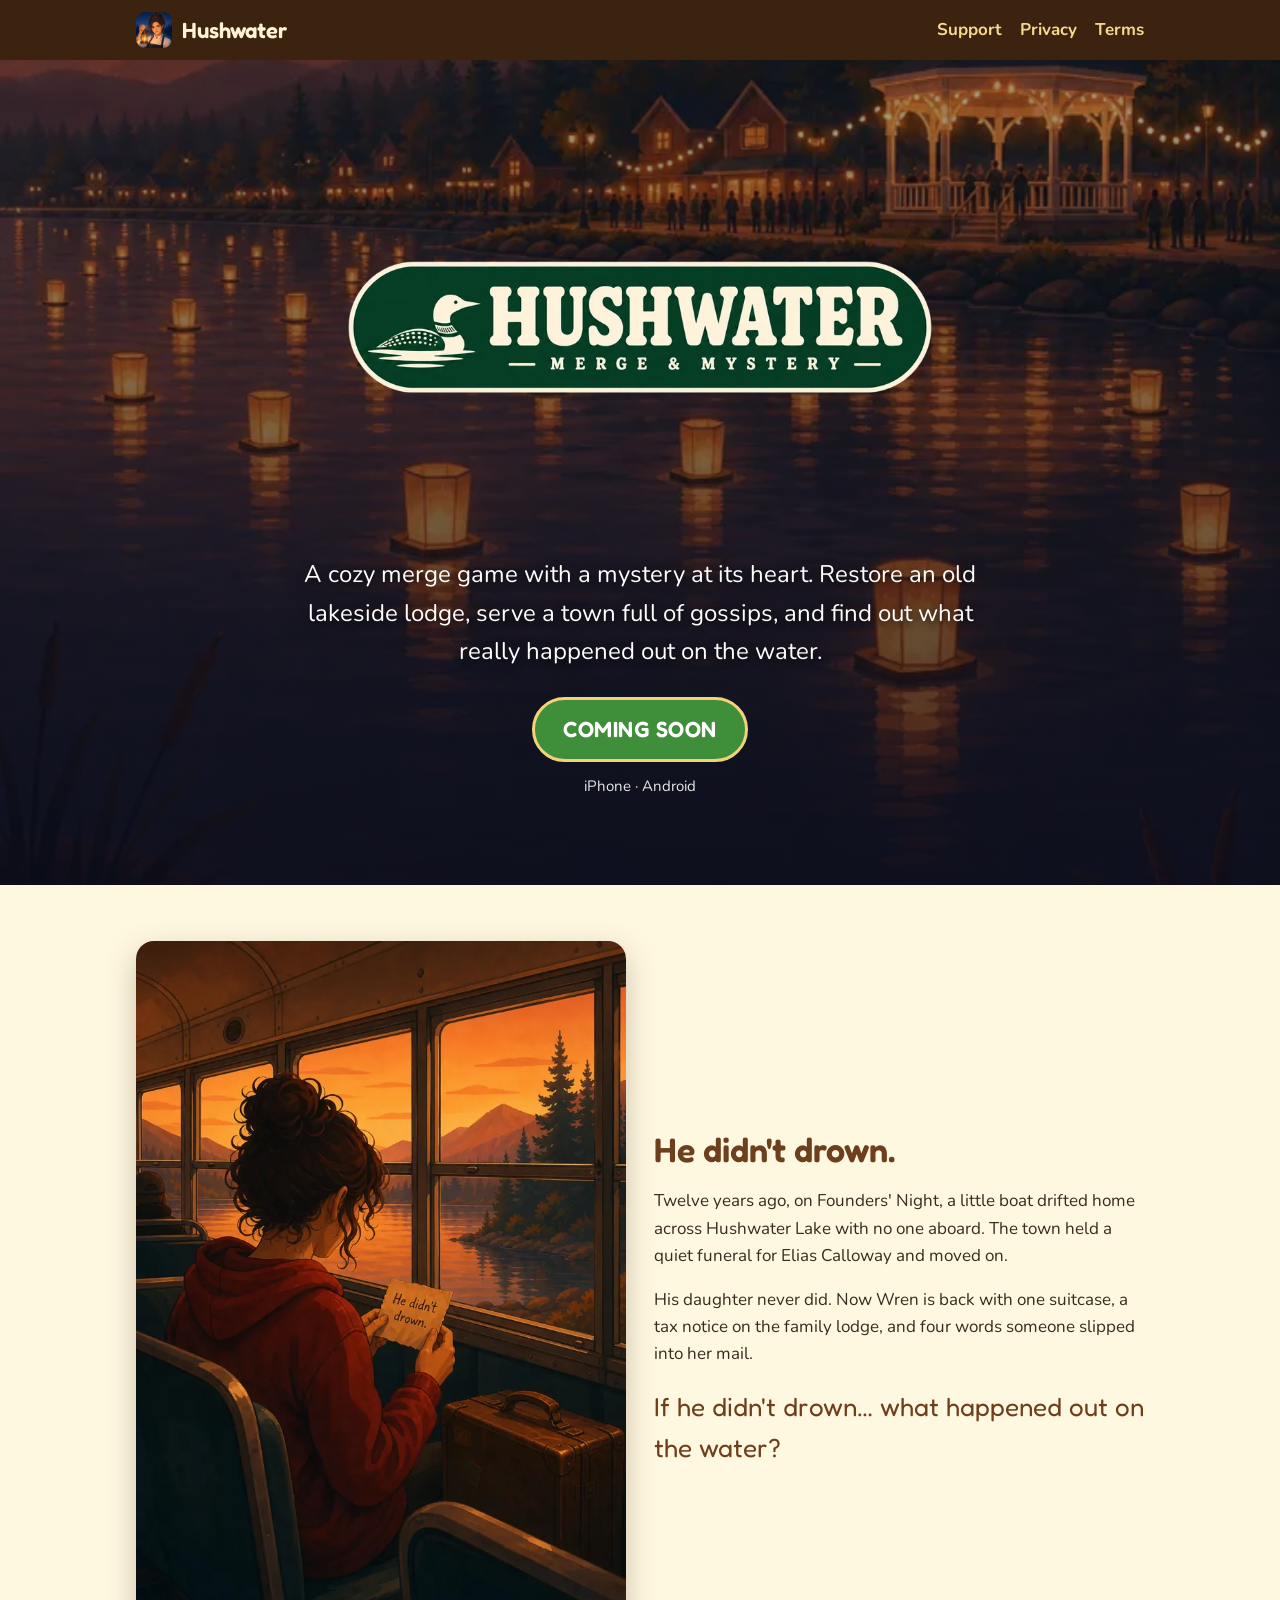
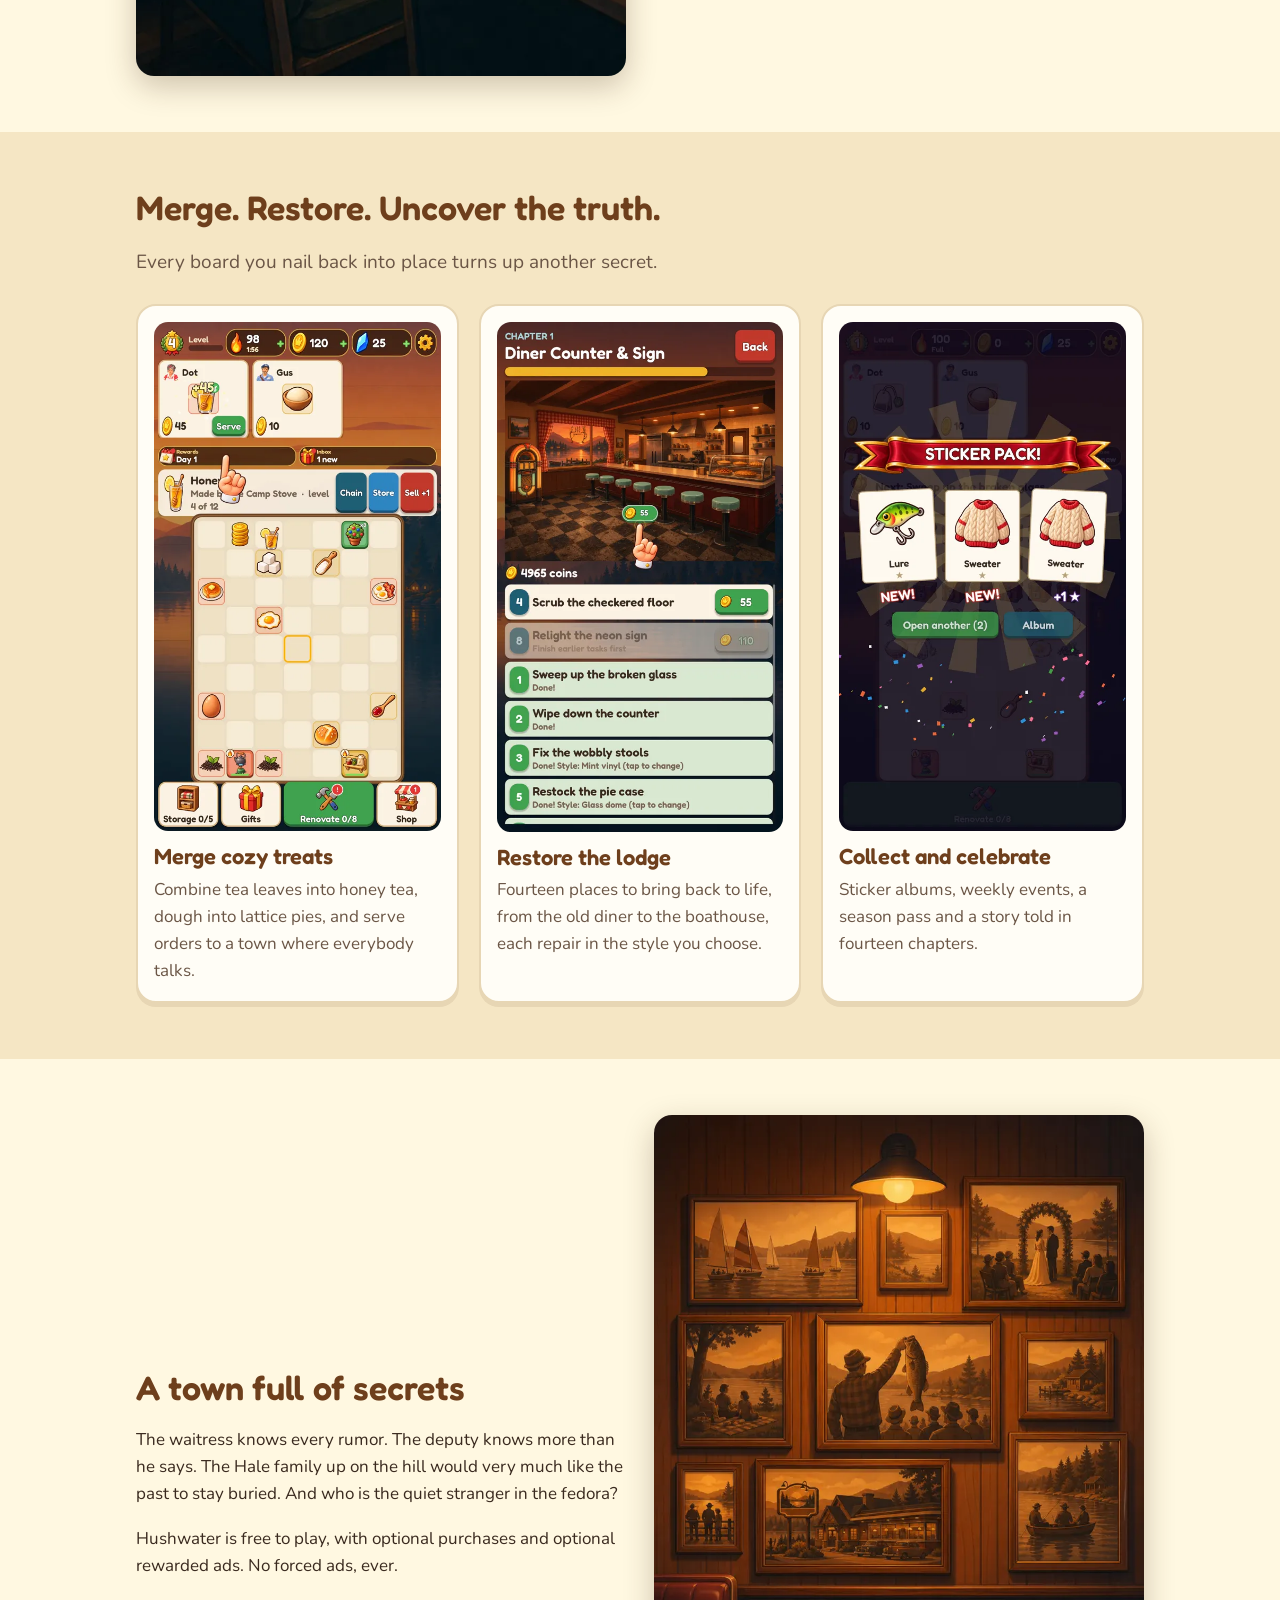
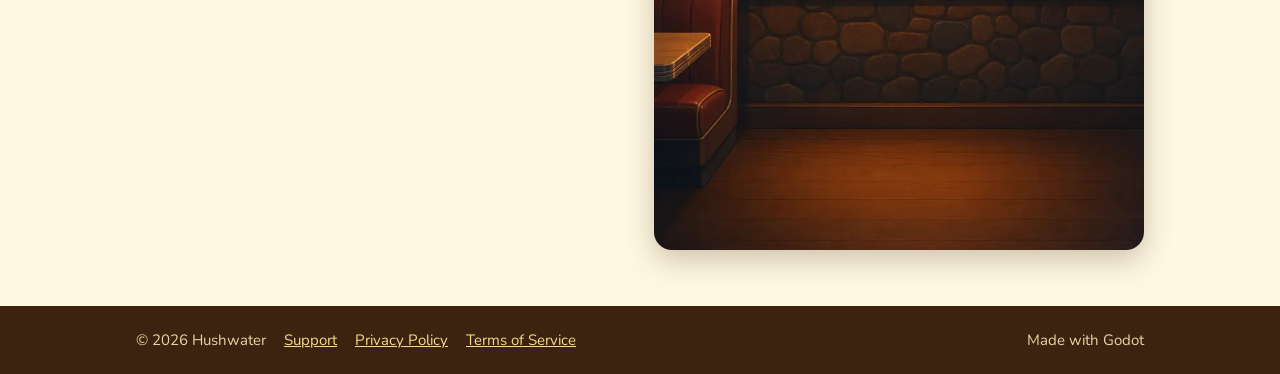
==== index.html @ 6e5d58fb "Website for GitHub Pages (site/) and game links to it - Home, privacy policy (updated for Firebase, " ====
<!doctype html>
<html lang="en">
<head>
<meta charset="utf-8">
<meta name="viewport" content="width=device-width, initial-scale=1">
<title>Hushwater: Merge &amp; Mystery</title>
<meta name="description" content="A cozy merge game with a mystery at its heart. Restore an old lakeside lodge, serve a town full of gossips, and find out what really happened to your father.">
<meta property="og:title" content="Hushwater: Merge &amp; Mystery">
<meta property="og:description" content="Merge. Restore. Uncover the truth. Coming soon to iPhone and Android.">
<meta property="og:image" content="https://mwo1.github.io/img/pro_festival.webp">
<link rel="icon" href="img/favicon.png">
<link rel="apple-touch-icon" href="img/icon-192.png">
<link rel="preconnect" href="https://fonts.googleapis.com">
<link rel="preconnect" href="https://fonts.gstatic.com" crossorigin>
<link href="https://fonts.googleapis.com/css2?family=Fredoka:wght@500;600&family=Nunito:wght@400;700;800&display=swap" rel="stylesheet">
<link rel="stylesheet" href="style.css">
</head>
<body>
<header class="top"><div class="in">
  <a class="brand" href="./"><img src="img/icon-192.png" alt="">Hushwater</a>
  <nav><a href="support.html">Support</a><a href="privacy.html">Privacy</a><a href="terms.html">Terms</a></nav>
</div></header>

<main>
<section class="hero"><div class="in">
  <img class="logo" src="img/logo.webp" alt="Hushwater: Merge &amp; Mystery">
  <p class="tag">A cozy merge game with a mystery at its heart. Restore an old lakeside lodge, serve a town full of gossips, and find out what really happened out on the water.</p>
  <span class="badge">COMING SOON</span>
  <p class="small">iPhone · Android</p>
</div></section>

<section class="sec"><div class="story">
  <img src="img/pro_bus.webp" alt="Wren on the bus, holding a note that says: He didn't drown." loading="lazy">
  <div>
    <h2>He didn't drown.</h2>
    <p>Twelve years ago, on Founders' Night, a little boat drifted home across Hushwater Lake with no one aboard. The town held a quiet funeral for Elias Calloway and moved on.</p>
    <p>His daughter never did. Now Wren is back with one suitcase, a tax notice on the family lodge, and four words someone slipped into her mail.</p>
    <p class="quote">If he didn't drown… what happened out on the water?</p>
  </div>
</div></section>

<section class="band"><div class="sec">
  <h2>Merge. Restore. Uncover the truth.</h2>
  <p class="lead">Every board you nail back into place turns up another secret.</p>
  <div class="features">
    <div class="card"><img src="img/shot_board.webp" alt="The merge board with orders from the townsfolk" loading="lazy"><h3>Merge cozy treats</h3><p>Combine tea leaves into honey tea, dough into lattice pies, and serve orders to a town where everybody talks.</p></div>
    <div class="card"><img src="img/shot_renov.webp" alt="Restoring the diner counter" loading="lazy"><h3>Restore the lodge</h3><p>Fourteen places to bring back to life, from the old diner to the boathouse, each repair in the style you choose.</p></div>
    <div class="card"><img src="img/shot_pack.webp" alt="Opening a sticker pack" loading="lazy"><h3>Collect and celebrate</h3><p>Sticker albums, weekly events, a season pass and a story told in fourteen chapters.</p></div>
  </div>
</div></section>

<section class="sec"><div class="story">
  <div>
    <h2>A town full of secrets</h2>
    <p>The waitress knows every rumor. The deputy knows more than he says. The Hale family up on the hill would very much like the past to stay buried. And who is the quiet stranger in the fedora?</p>
    <p>Hushwater is free to play, with optional purchases and optional rewarded ads. No forced ads, ever.</p>
  </div>
  <img src="img/ch3_photos.webp" alt="Old photographs on the diner wall" loading="lazy">
</div></section>
</main>

<footer><div class="in">
  <span>© 2026 Hushwater</span>
  <a href="support.html">Support</a><a href="privacy.html">Privacy Policy</a><a href="terms.html">Terms of Service</a>
  <span class="right">Made with Godot</span>
</div></footer>
</body>
</html>
---- style.css ----
/* Hushwater website: same cozy palette as the game (cream cards, warm wood, lake blue, gold). */
:root {
  --cream: #fff8e1;
  --paper: #fffdf6;
  --ink: #3a2a1f;
  --ink-soft: #6b5646;
  --wood: #6e3f1c;
  --wood-dark: #3b230f;
  --gold: #e2a92a;
  --lake: #2f6f8f;
  --green: #3f8f3a;
  --line: #e7d6b4;
}
* { box-sizing: border-box; }
html { -webkit-text-size-adjust: 100%; }
body {
  margin: 0;
  font-family: "Nunito", system-ui, -apple-system, "Segoe UI", sans-serif;
  color: var(--ink);
  background: var(--cream);
  line-height: 1.6;
  font-size: 17px;
}
h1, h2, h3, .brand, .btn { font-family: "Fredoka", "Nunito", system-ui, sans-serif; font-weight: 600; line-height: 1.2; }
a { color: var(--lake); }
img { max-width: 100%; display: block; }

/* ---- top bar */
.top {
  background: var(--wood-dark);
  color: #fff3d6;
}
.top .in { max-width: 1040px; margin: 0 auto; padding: 12px 16px; display: flex; align-items: center; gap: 14px; flex-wrap: wrap; }
.brand { display: flex; align-items: center; gap: 10px; color: #fff3d6; text-decoration: none; font-size: 22px; }
.brand img { width: 36px; height: 36px; border-radius: 9px; }
.top nav { margin-left: auto; display: flex; gap: 18px; flex-wrap: wrap; }
.top nav a { color: #f6d98f; text-decoration: none; font-weight: 700; }
.top nav a:hover { text-decoration: underline; }

/* ---- hero */
.hero {
  position: relative;
  color: #fff;
  background: #1c1a24 url("img/pro_festival.webp") center 60% / cover no-repeat;
}
.hero::before { content: ""; position: absolute; inset: 0; background: linear-gradient(180deg, rgba(10,10,25,.35), rgba(10,10,25,.75)); }
.hero .in { position: relative; max-width: 1040px; margin: 0 auto; padding: 64px 16px 72px; text-align: center; }
.hero .logo { width: min(620px, 92%); margin: 0 auto 18px; }
.hero p.tag { font-size: clamp(19px, 3.2vw, 24px); max-width: 720px; margin: 0 auto 26px; text-shadow: 0 2px 8px rgba(0,0,0,.6); }
.badge {
  display: inline-block; padding: 12px 28px; border-radius: 999px;
  background: var(--green); color: #fff; border: 3px solid #f3d27a;
  font-family: "Fredoka", sans-serif; font-size: 22px; font-weight: 600; letter-spacing: .5px;
}
.hero .small { margin-top: 12px; opacity: .9; font-size: 15px; }

/* ---- sections */
main { display: block; }
.sec { max-width: 1040px; margin: 0 auto; padding: 56px 16px; }
.sec h2 { font-size: clamp(26px, 4vw, 34px); color: var(--wood); margin: 0 0 12px; }
.lead { font-size: 19px; color: var(--ink-soft); max-width: 760px; }
.story { display: grid; grid-template-columns: 1fr 1fr; gap: 28px; align-items: center; }
.story img { border-radius: 18px; box-shadow: 0 10px 30px rgba(59,35,15,.25); }
.quote { font-family: "Fredoka", sans-serif; font-size: 26px; color: var(--wood); margin: 18px 0; }

.features { display: grid; grid-template-columns: repeat(3, 1fr); gap: 20px; margin-top: 26px; }
.card { background: var(--paper); border: 2px solid var(--line); border-radius: 20px; padding: 16px; box-shadow: 0 4px 0 var(--line); }
.card img { border-radius: 14px; margin-bottom: 12px; }
.card h3 { margin: 4px 0 6px; font-size: 22px; color: var(--wood); }
.card p { margin: 0; color: var(--ink-soft); }

.band { background: #f5e6c4; }

/* ---- documents (privacy, terms, support) */
.doc { max-width: 820px; margin: 0 auto; padding: 40px 16px 64px; }
.doc h1 { font-size: clamp(30px, 5vw, 40px); color: var(--wood); margin-bottom: 4px; }
.doc h2 { font-size: 24px; color: var(--wood); margin-top: 34px; }
.doc .meta { color: var(--ink-soft); margin-top: 0; }
.doc table { width: 100%; border-collapse: collapse; margin: 12px 0; font-size: 15.5px; display: block; overflow-x: auto; }
.doc th, .doc td { border: 1px solid var(--line); padding: 8px 10px; text-align: left; vertical-align: top; }
.doc th { background: #f5e6c4; }
.todo { background: #ffe9a8; border-radius: 6px; padding: 0 5px; font-weight: 700; }
.note { background: #fff1c4; border: 2px dashed var(--gold); border-radius: 14px; padding: 10px 14px; margin: 16px 0; }
.faq dt { font-weight: 800; margin-top: 16px; }
.faq dd { margin: 4px 0 0; color: var(--ink-soft); }

/* ---- footer */
footer { background: var(--wood-dark); color: #e8d3a8; }
footer .in { max-width: 1040px; margin: 0 auto; padding: 22px 16px; display: flex; gap: 18px; flex-wrap: wrap; font-size: 15px; }
footer a { color: #f6d98f; }
footer .right { margin-left: auto; }

@media (max-width: 760px) {
  .story, .features { grid-template-columns: 1fr; }
  .top nav { margin-left: 0; width: 100%; }
  .sec { padding: 40px 16px; }
  footer .right { margin-left: 0; }
}
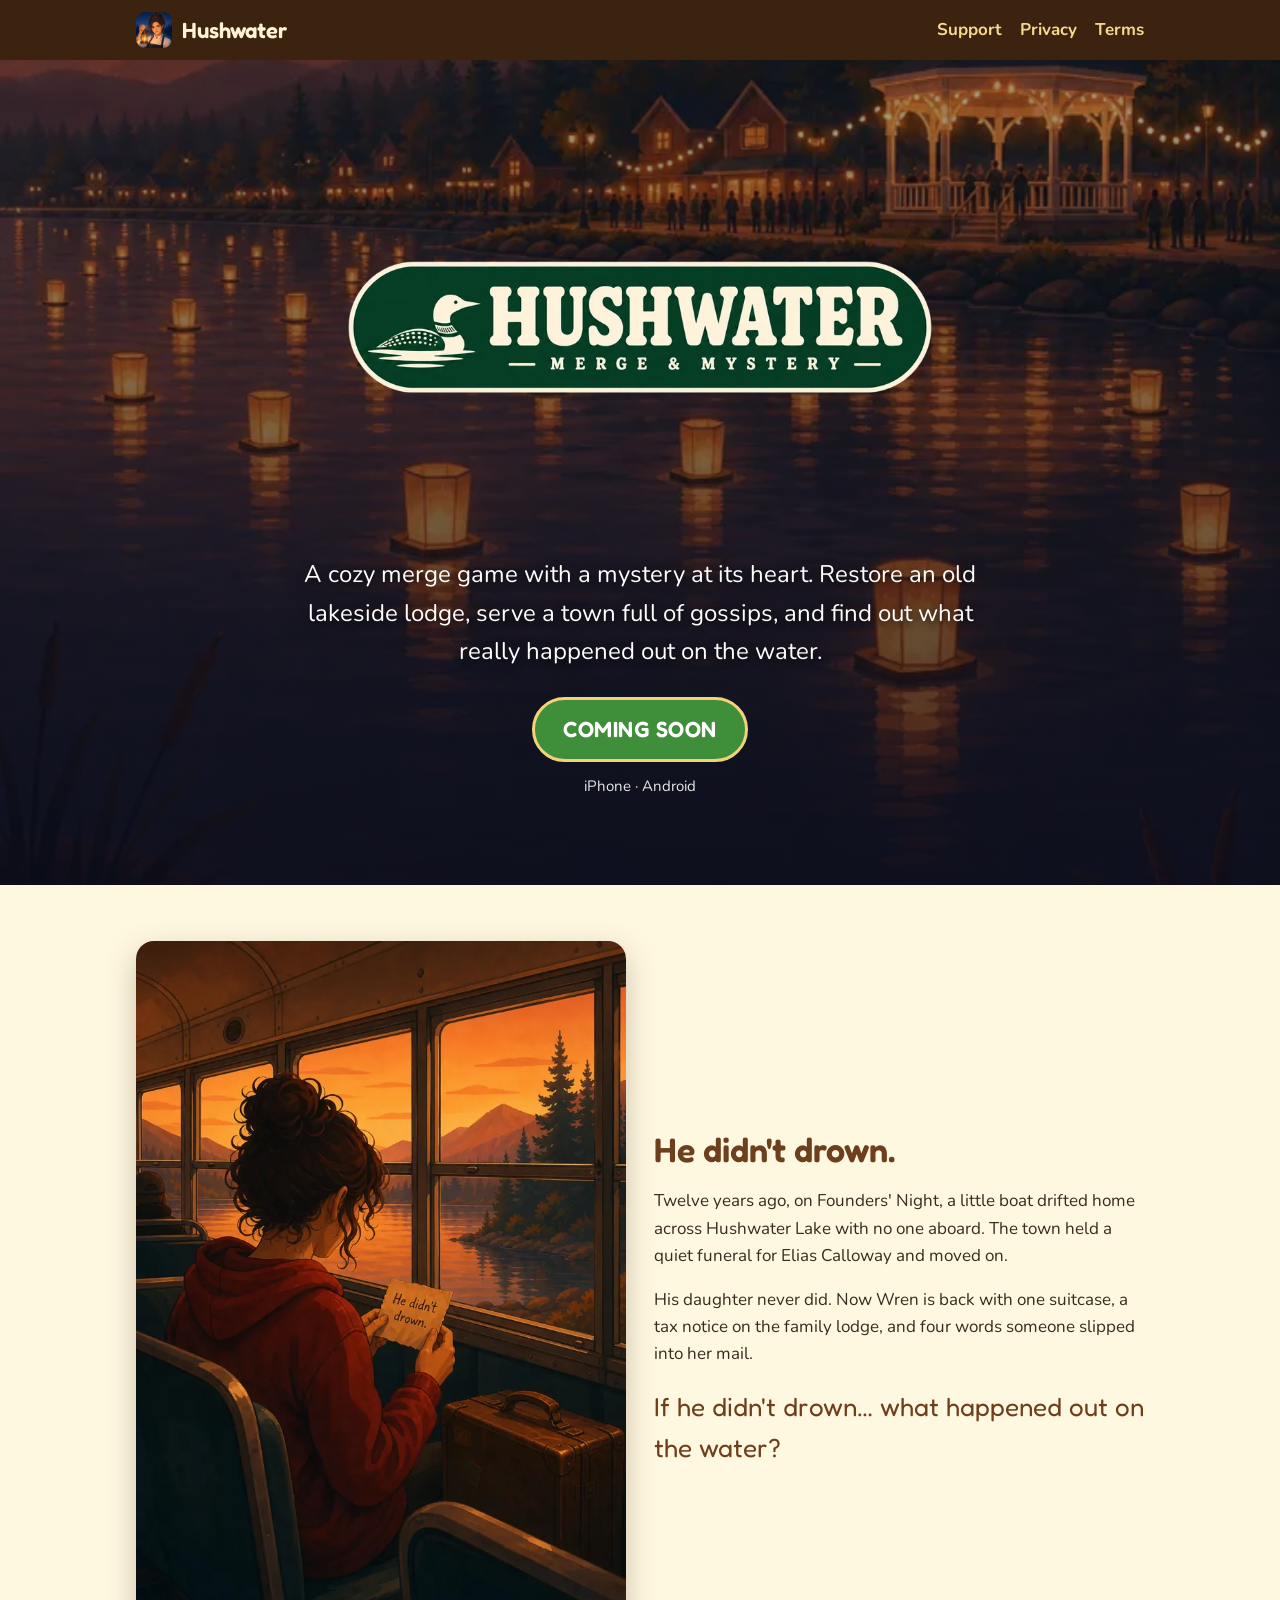
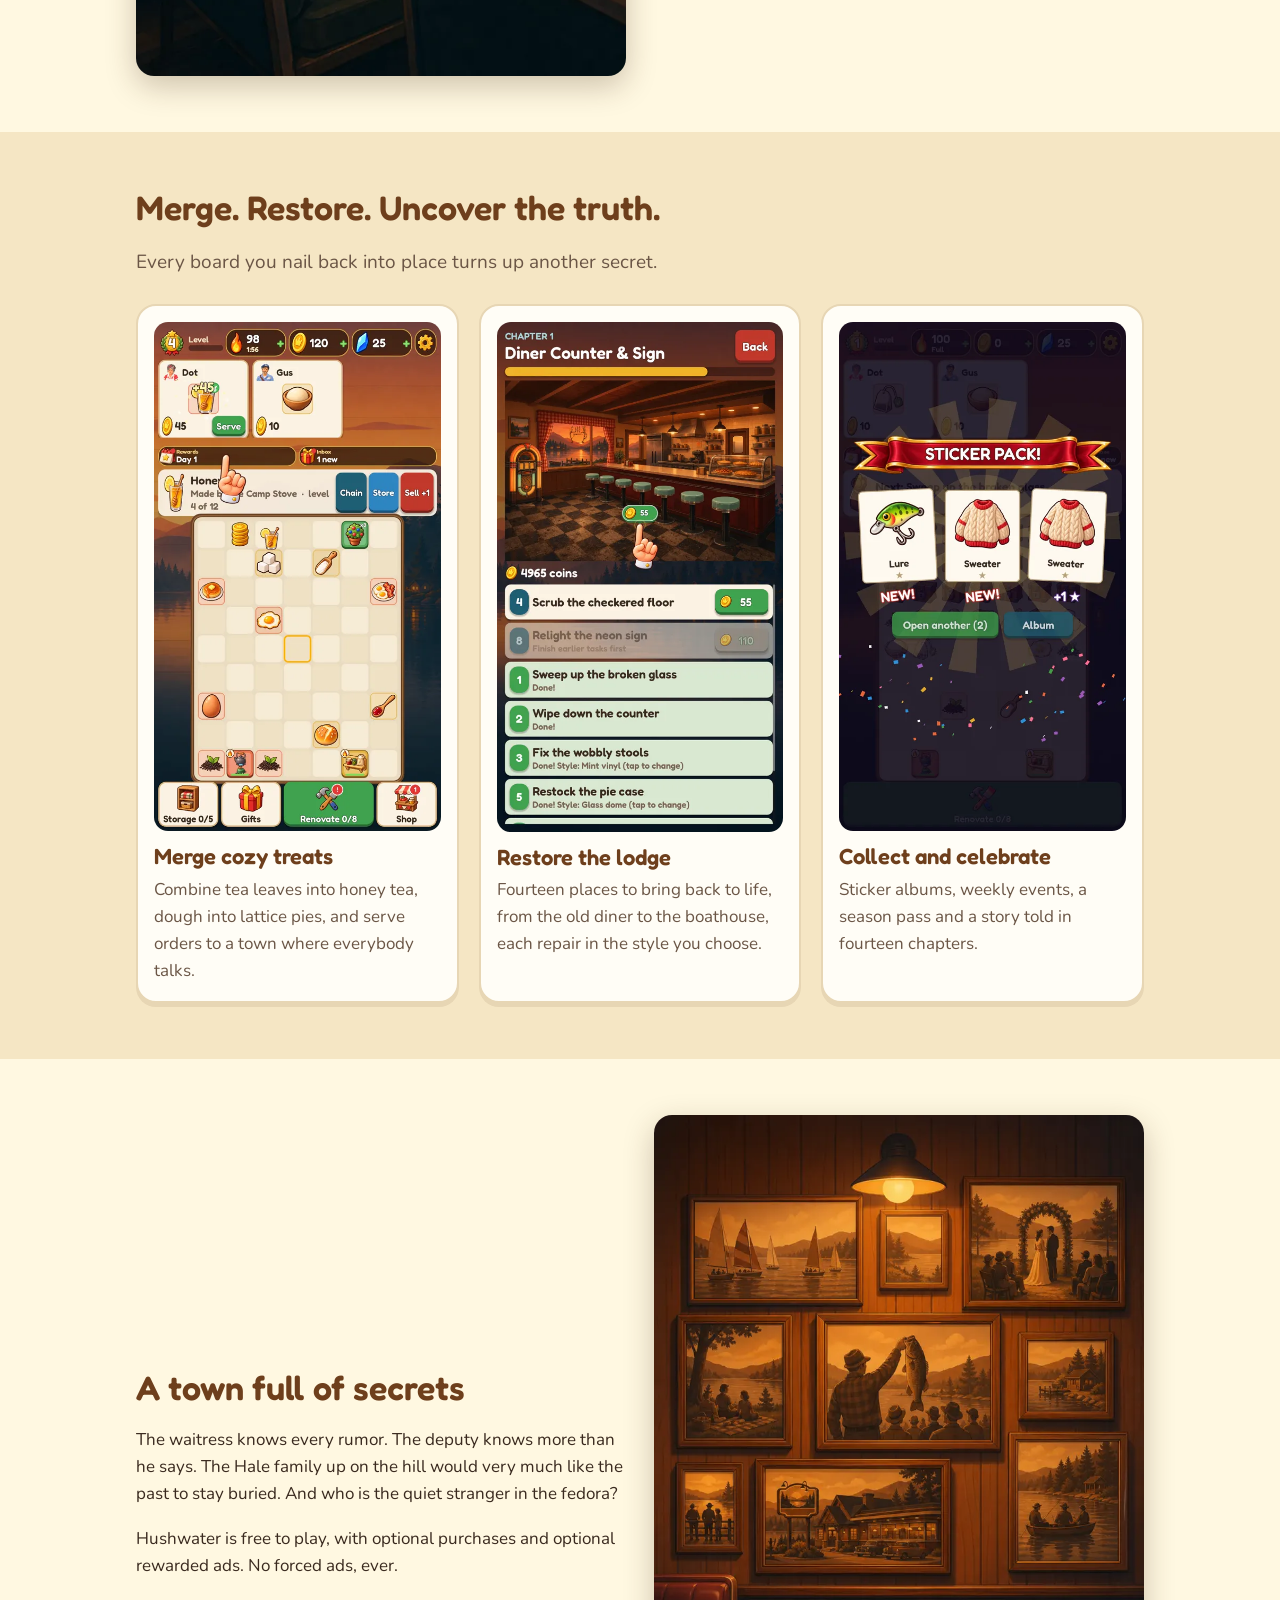
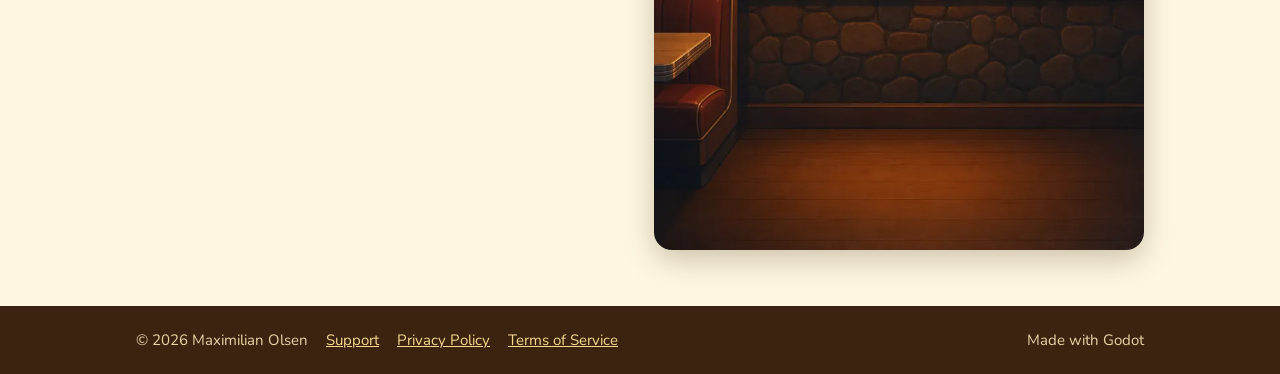
==== commit 2a937a32: "Website: owner name and governing law (New Mexico, USA) Co-Authored-By: Claude Opus 5.5 <noreply@ant" ====
--- a/index.html
+++ b/index.html
@@ -7,7 +7,7 @@
 <meta name="description" content="A cozy merge game with a mystery at its heart. Restore an old lakeside lodge, serve a town full of gossips, and find out what really happened to your father.">
 <meta property="og:title" content="Hushwater: Merge &amp; Mystery">
 <meta property="og:description" content="Merge. Restore. Uncover the truth. Coming soon to iPhone and Android.">
-<meta property="og:image" content="https://mwo1.github.io/img/pro_festival.webp">
+<meta property="og:image" content="https://hushwatergame.com/img/pro_festival.webp">
 <link rel="icon" href="img/favicon.png">
 <link rel="apple-touch-icon" href="img/icon-192.png">
 <link rel="preconnect" href="https://fonts.googleapis.com">
@@ -60,7 +60,7 @@
 </main>
 
 <footer><div class="in">
-  <span>© 2026 Hushwater</span>
+  <span>© 2026 Maximilian Olsen</span>
   <a href="support.html">Support</a><a href="privacy.html">Privacy Policy</a><a href="terms.html">Terms of Service</a>
   <span class="right">Made with Godot</span>
 </div></footer>
